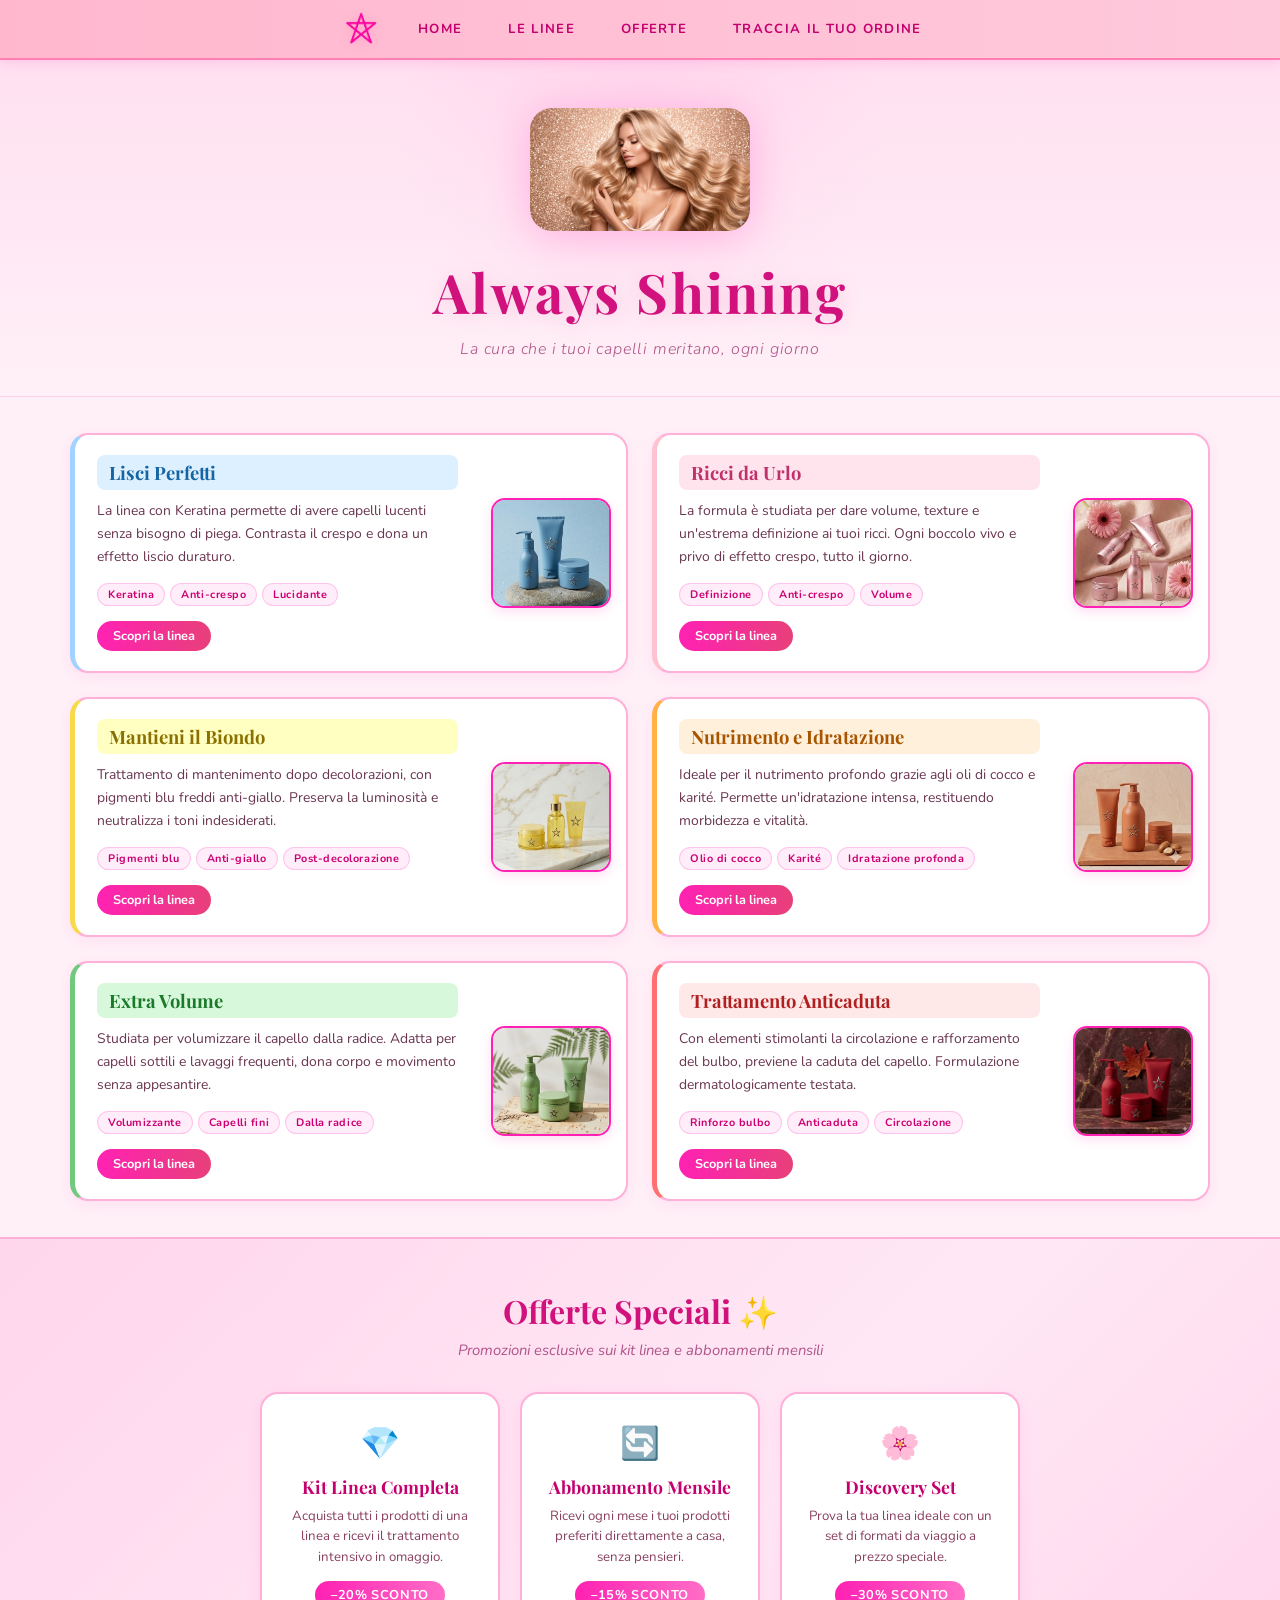
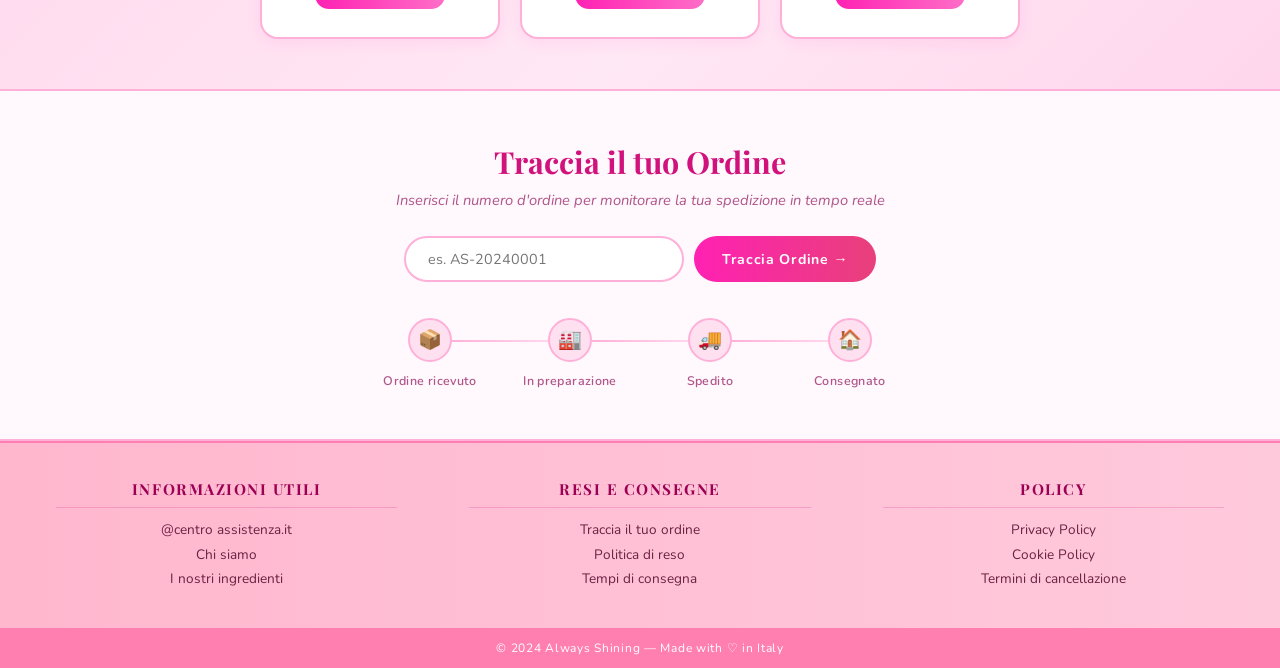
==== index.html @ 75cd8e92 "Add files via upload caricamento iniziale del sito" ====
<!DOCTYPE html>
<html lang="it">
<head>
<meta charset="UTF-8">
<meta name="viewport" content="width=device-width, initial-scale=1.0">
<title>Always Shining</title>
<link rel="icon" type="image/png" href="My Pictures/logo1.png">
<link href="https://fonts.googleapis.com/css2?family=Playfair+Display:ital,wght@0,400;0,700;1,400&family=Nunito:wght@300;400;600;700&display=swap" rel="stylesheet">
<link rel="stylesheet" href="style.css">


</head>
<body>
 
<!-- NAVBAR -->
<nav class="navbar">
  <div class="nav-logo">
    <img src="My Pictures/logo1.png" alt="Always Shining Logo">
  </div>
  <div class="nav-links" id="nav-links">
    <a href="#home">Home</a>
    <a href="#linee">Le Linee</a>
    <a href="#offerte">Offerte</a>
    <a href="#ordine">Traccia il tuo Ordine</a>
  </div>
  <button class="hamburger" id="hamburger" aria-label="Apri menu" onclick="toggleMenu()">
    <span></span>
    <span></span>
    <span></span>
  </button>
</nav>
 
<!-- HERO -->
<header class="hero-header" id="home">
  <div class="logo-placeholder">
    <img src="My Pictures/header.png" alt="Always Shining Header">
  </div>
  <h1>Always Shining</h1>
  <p class="tagline">La cura che i tuoi capelli meritano, ogni giorno</p>
</header>
 
<!-- LINEE PRODOTTI -->
<main class="container" id="linee">
 
  <div class="column left-column">
 
    <article class="card blue-card">
      <div class="card-content">
        <h3>Lisci Perfetti</h3>
        <p>La linea con Keratina permette di avere capelli lucenti senza bisogno di piega. Contrasta il crespo e dona un effetto liscio duraturo.</p>
        <div class="card-tags">
          <span class="tag">Keratina</span>
          <span class="tag">Anti-crespo</span>
          <span class="tag">Lucidante</span>
        </div>
        <a href="prodotto.html" class="card-action-btn">Scopri la linea</a>
      </div>
      <div class="card-img-wrap">
        <img src="My Pictures/im.azzurro.jpg" alt="Prodotti Lisci">
      </div>
    </article>
 
    <article class="card yellow-card">
      <div class="card-content">
        <h3>Mantieni il Biondo</h3>
        <p>Trattamento di mantenimento dopo decolorazioni, con pigmenti blu freddi anti-giallo. Preserva la luminosità e neutralizza i toni indesiderati.</p>
        <div class="card-tags">
          <span class="tag">Pigmenti blu</span>
          <span class="tag">Anti-giallo</span>
          <span class="tag">Post-decolorazione</span>
        </div>
        <a href="prodotto.html?linea=biondo" class="card-action-btn">Scopri la linea</a>
      </div>
      <div class="card-img-wrap">
        <img src="My Pictures/im.giallo.jpg" alt="Prodotti Biondo">
      </div>
    </article>
 
    <article class="card green-card">
      <div class="card-content">
        <h3>Extra Volume</h3>
        <p>Studiata per volumizzare il capello dalla radice. Adatta per capelli sottili e lavaggi frequenti, dona corpo e movimento senza appesantire.</p>
        <div class="card-tags">
          <span class="tag">Volumizzante</span>
          <span class="tag">Capelli fini</span>
          <span class="tag">Dalla radice</span>
        </div>
        <a href="prodotto.html?linea=volume" class="card-action-btn">Scopri la linea</a>
      </div>
      <div class="card-img-wrap">
        <img src="My Pictures/im.verde.jpg" alt="Prodotti Volume">
      </div>
    </article>
 
  </div>
 
  <div class="column right-column">
 
    <article class="card pink-card">
      <div class="card-content">
        <h3>Ricci da Urlo</h3>
        <p>La formula è studiata per dare volume, texture e un'estrema definizione ai tuoi ricci. Ogni boccolo vivo e privo di effetto crespo, tutto il giorno.</p>
        <div class="card-tags">
          <span class="tag">Definizione</span>
          <span class="tag">Anti-crespo</span>
          <span class="tag">Volume</span>
        </div>
        <a href="prodotto.html?linea=ricci" class="card-action-btn">Scopri la linea</a>
      </div>
      <div class="card-img-wrap">
        <img src="My Pictures/im.rosa.jpg" alt="Prodotti Ricci">
      </div>
    </article>
 
    <article class="card orange-card">
      <div class="card-content">
        <h3>Nutrimento e Idratazione</h3>
        <p>Ideale per il nutrimento profondo grazie agli oli di cocco e karité. Permette un'idratazione intensa, restituendo morbidezza e vitalità.</p>
        <div class="card-tags">
          <span class="tag">Olio di cocco</span>
          <span class="tag">Karité</span>
          <span class="tag">Idratazione profonda</span>
        </div>
        <a href="prodotto.html?linea=nutrimento" class="card-action-btn">Scopri la linea</a>
      </div>
      <div class="card-img-wrap">
        <img src="My Pictures/im.arancio.jpg" alt="Prodotti Nutrimento">
      </div>
    </article>
 
    <article class="card red-card">
      <div class="card-content">
        <h3>Trattamento Anticaduta</h3>
        <p>Con elementi stimolanti la circolazione e rafforzamento del bulbo, previene la caduta del capello. Formulazione dermatologicamente testata.</p>
        <div class="card-tags">
          <span class="tag">Rinforzo bulbo</span>
          <span class="tag">Anticaduta</span>
          <span class="tag">Circolazione</span>
        </div>
            <a href="prodotto.html?linea=anticaduta" class="card-action-btn">Scopri la linea</a>
      </div>
      <div class="card-img-wrap">
        <img src="My Pictures/im.rossa.jpg" alt="Prodotti Anticaduta">
      </div>
    </article>
 
  </div>
 
</main>
 
<!-- OFFERTE -->
<section class="offers-section" id="offerte">
  <h2>Offerte Speciali ✨</h2>
  <p class="section-sub">Promozioni esclusive sui kit linea e abbonamenti mensili</p>
  <div class="offers-grid">
    <div class="offer-card">
      <div class="offer-icon">💎</div>
      <h3>Kit Linea Completa</h3>
      <p>Acquista tutti i prodotti di una linea e ricevi il trattamento intensivo in omaggio.</p>
      <span class="offer-badge">–20% SCONTO</span>
    </div>
    <div class="offer-card">
      <div class="offer-icon">🔄</div>
      <h3>Abbonamento Mensile</h3>
      <p>Ricevi ogni mese i tuoi prodotti preferiti direttamente a casa, senza pensieri.</p>
      <span class="offer-badge">–15% SCONTO</span>
    </div>
    <div class="offer-card">
      <div class="offer-icon">🌸</div>
      <h3>Discovery Set</h3>
      <p>Prova la tua linea ideale con un set di formati da viaggio a prezzo speciale.</p>
      <span class="offer-badge">–30% SCONTO</span>
    </div>
  </div>
</section>
 
<!-- TRACCIA ORDINE -->
<section class="track-section" id="ordine">
  <h2>Traccia il tuo Ordine</h2>
  <p>Inserisci il numero d'ordine per monitorare la tua spedizione in tempo reale</p>
  <div class="track-form">
    <input class="track-input" type="text" placeholder="es. AS-20240001" />
    <button class="track-btn">Traccia Ordine →</button>
  </div>
  <div class="track-steps">
    <div class="track-step">
      <div class="step-dot">📦</div>
      <span class="step-label">Ordine ricevuto</span>
    </div>
    <div class="track-step">
      <div class="step-dot">🏭</div>
      <span class="step-label">In preparazione</span>
    </div>
    <div class="track-step">
      <div class="step-dot">🚚</div>
      <span class="step-label">Spedito</span>
    </div>
    <div class="track-step">
      <div class="step-dot">🏠</div>
      <span class="step-label">Consegnato</span>
    </div>
  </div>
</section>
 
<!-- FOOTER -->
<footer class="main-footer">
  <div class="footer-col">
    <h4>Informazioni Utili</h4>
    <a href="mailto:assistenza@alwaysshining.it">@centro assistenza.it</a>
    <a href="#">Chi siamo</a>
    <a href="#">I nostri ingredienti</a>
  </div>
  <div class="footer-col">
    <h4>Resi e Consegne</h4>
    <a href="#ordine">Traccia il tuo ordine</a>
    <a href="#">Politica di reso</a>
    <a href="#">Tempi di consegna</a>
  </div>
  <div class="footer-col">
    <h4>Policy</h4>
    <a href="#">Privacy Policy</a>
    <a href="#">Cookie Policy</a>
    <a href="#">Termini di cancellazione</a>
  </div>
</footer>
<div class="footer-bottom">© 2024 Always Shining — Made with ♡ in Italy</div>
 
<script>
function toggleMenu() {
  const navLinks = document.getElementById('nav-links');
  const hamburger = document.getElementById('hamburger');
  navLinks.classList.toggle('open');
  hamburger.classList.toggle('active');
}
// Chiudi menu al click su un link
document.querySelectorAll('.nav-links a').forEach(link => {
  link.addEventListener('click', () => {
    document.getElementById('nav-links').classList.remove('open');
    document.getElementById('hamburger').classList.remove('active');
  });
});
</script>
</body>
</html>
---- style.css ----
* { margin: 0; padding: 0; box-sizing: border-box; }
 
body {
  font-family: 'Nunito', sans-serif;
  background-color: #fff0f7;
  color: #333;
}
 
/* ── NAVBAR ── */
.navbar {
  background: linear-gradient(90deg, #ffb7ce 0%, #ffc9dc 100%);
  padding: 0 24px;
  height: 60px;
  display: flex;
  align-items: center;
  justify-content: center;
  border-bottom: 2px solid #ff80b0;
  position: sticky;
  top: 0;
  z-index: 100;
  box-shadow: 0 2px 12px rgba(255, 33, 179, 0.15);
}

.nav-logo {
  display: flex;
  align-items: center;
  margin-right: 18px;
  flex-shrink: 0;
}

.nav-logo img {
  height: 38px;
  width: auto;
  object-fit: contain;
  filter: drop-shadow(0 2px 6px rgba(255,33,179,0.2));
}
 
.nav-links {
  display: flex;
  gap: 10px;
  align-items: center;
}
 
.nav-links a {
  text-decoration: none;
  color: #c4006e;
  font-weight: 700;
  font-size: 0.82rem;
  letter-spacing: 0.1em;
  text-transform: uppercase;
  padding: 8px 18px;
  border-radius: 50px;
  transition: background 0.2s, color 0.2s, transform 0.2s;
}
 
.nav-links a:hover {
  background: #ff21b3;
  color: #fff;
  transform: scale(1.06);
  text-shadow: 0 0 8px rgba(248, 15, 190, 0.5);
}
 
/* ── HERO HEADER ── */
.hero-header {
  background: linear-gradient(180deg, #ffe0f0 0%, #fff0f7 100%);
  text-align: center;
  padding: 48px 20px 36px;
  border-bottom: 1px solid #ffd0e8;
  position: relative;
  overflow: hidden;
}
 
.hero-header::before {
  content: '';
  position: absolute;
  width: 500px; height: 500px;
  border-radius: 50%;
  background: radial-gradient(circle, rgba(255,33,179,0.06), transparent 70%);
  top: -200px; left: 50%; transform: translateX(-50%);
  pointer-events: none;
}
 
.logo-placeholder img {
  width: 220px;
  height: auto;
  margin-bottom: 18px;
  border-radius: 22px;
  filter: drop-shadow(0 6px 20px rgba(255,33,179,0.25));
  object-fit: contain;
}
 
.hero-header h1 {
  font-family: 'Playfair Display', serif;
  color: #d1127d;
  font-size: 3.4rem;
  font-weight: 700;
  letter-spacing: 0.04em;
  text-shadow: 0 2px 20px rgba(209,18,125,0.15);
}
 
.hero-header p.tagline {
  color: #b0558a;
  font-size: 1rem;
  margin-top: 10px;
  font-style: italic;
  font-weight: 300;
  letter-spacing: 0.05em;
}
 
/* ── MAIN CONTAINER ── */
.container {
  display: flex;
  justify-content: center;
  gap: 24px;
  padding: 36px 30px;
  max-width: 1200px;
  margin: 0 auto;
}
 
.column {
  display: flex;
  flex-direction: column;
  gap: 24px;
  width: 50%;
}
 
/* ── CARDS ── */
.card {
  border: 2px solid #ffb0d8;
  display: flex;
  padding: 0;
  align-items: stretch;
  background: #fff;
  border-radius: 18px;
  overflow: hidden;
  transition: transform 0.25s ease, box-shadow 0.25s ease;
  box-shadow: 0 4px 16px rgba(255,33,179,0.07);
}
 
.card:hover {
  transform: translateY(-4px);
  box-shadow: 0 12px 32px rgba(255,33,179,0.18);
  border-color: #ff21b3;
}
 
.card-content {
  flex: 1;
  padding: 20px 18px 20px 22px;
  display: flex;
  flex-direction: column;
  justify-content: center;
}
 
.card h3 {
  font-family: 'Playfair Display', serif;
  font-size: 1.15rem;
  margin-bottom: 10px;
  padding: 5px 12px;
  border-radius: 8px;
  display: inline-block;
  font-weight: 700;
  color: #2a0a1a;
}
 
.card p {
  font-size: 0.87rem;
  color: #6a3550;
  line-height: 1.65;
  margin-bottom: 14px;
}
 
.card-tags {
  display: flex;
  flex-wrap: wrap;
  gap: 5px;
}
 
.tag {
  font-size: 0.68rem;
  font-weight: 700;
  letter-spacing: 0.05em;
  padding: 3px 10px;
  border-radius: 50px;
  background: rgba(255,33,179,0.08);
  color: #cc0072;
  border: 1px solid rgba(255,33,179,0.2);
}
 
.card-img-wrap {
  width: 150px;
  min-height: 130px;
  flex-shrink: 0;
  display: flex;
  align-items: center;
  justify-content: center;
  padding: 14px;
}
 
.card img {
  width: 120px;
  height: 110px;
  object-fit: cover;
  border-radius: 14px;
  border: 2px solid #ff21b3;
  box-shadow: 0 4px 12px rgba(255,33,179,0.15);
}
 
/* card color accents */
.blue-card  { border-left: 5px solid #a2d2ff; }
.pink-card  { border-left: 5px solid #ffc2d1; }
.yellow-card{ border-left: 5px solid #f7d94a; }
.orange-card{ border-left: 5px solid #ffb347; }
.green-card { border-left: 5px solid #70c97e; }
.red-card   { border-left: 5px solid #ff7070; }
 
.blue-card   h3 { background-color: #ddf0ff; color: #1565a3; }
.pink-card   h3 { background-color: #ffe4ee; color: #c0306a; }
.yellow-card h3 { background-color: #feffc0; color: #8a7000; }
.orange-card h3 { background-color: #fff0dc; color: #a85500; }
.green-card  h3 { background-color: #d8f8dc; color: #1a7a2a; }
.red-card    h3 { background-color: #ffe8e8; color: #b02020; }
 
/* ── OFFERS SECTION ── */
.offers-section {
  background: linear-gradient(135deg, #ffd6ec 0%, #ffe8f5 60%, #ffd6ec 100%);
  padding: 50px 30px;
  text-align: center;
  border-top: 2px solid #ffb0d8;
  border-bottom: 2px solid #ffb0d8;
}
 
.offers-section h2 {
  font-family: 'Playfair Display', serif;
  color: #d1127d;
  font-size: 2rem;
  margin-bottom: 8px;
}
 
.offers-section .section-sub {
  color: #b0558a;
  font-size: 0.93rem;
  margin-bottom: 32px;
  font-style: italic;
}
 
.offers-grid {
  display: flex;
  justify-content: center;
  gap: 20px;
  flex-wrap: wrap;
  max-width: 900px;
  margin: 0 auto;
}
 
.offer-card {
  background: #fff;
  border: 2px solid #ffb0d8;
  border-radius: 18px;
  padding: 28px 24px;
  width: 240px;
  transition: transform 0.2s, box-shadow 0.2s;
  box-shadow: 0 4px 16px rgba(255,33,179,0.08);
}
 
.offer-card:hover {
  transform: translateY(-5px);
  box-shadow: 0 14px 30px rgba(255,33,179,0.18);
}
 
.offer-icon { font-size: 2rem; margin-bottom: 10px; }
 
.offer-card h3 {
  font-family: 'Playfair Display', serif;
  font-size: 1.1rem;
  color: #c4006e;
  margin-bottom: 8px;
}
 
.offer-card p {
  font-size: 0.83rem;
  color: #8a4060;
  line-height: 1.55;
  margin-bottom: 14px;
}
 
.offer-badge {
  display: inline-block;
  background: linear-gradient(90deg, #ff21b3, #ff6ec7);
  color: #fff;
  font-size: 0.8rem;
  font-weight: 700;
  padding: 5px 16px;
  border-radius: 50px;
  letter-spacing: 0.05em;
}
 
/* ── TRACK ORDER ── */
.track-section {
  padding: 50px 30px;
  text-align: center;
  background: #fff8fc;
  border-bottom: 2px solid #ffb0d8;
}
 
.track-section h2 {
  font-family: 'Playfair Display', serif;
  color: #d1127d;
  font-size: 1.9rem;
  margin-bottom: 8px;
}
 
.track-section p {
  color: #b0558a;
  font-size: 0.92rem;
  margin-bottom: 26px;
  font-style: italic;
}
 
.track-form {
  display: flex;
  justify-content: center;
  gap: 10px;
  flex-wrap: wrap;
  margin-bottom: 36px;
}
 
.track-input {
  border: 2px solid #ffb0d8;
  border-radius: 50px;
  padding: 11px 22px;
  font-size: 0.9rem;
  font-family: 'Nunito', sans-serif;
  outline: none;
  width: 280px;
  color: #5a1a3a;
  background: #fff;
  transition: border-color 0.2s;
}
 
.track-input:focus { border-color: #ff21b3; }
 
.track-btn {
  background: linear-gradient(90deg, #ff21b3, #e8407a);
  color: #fff;
  border: none;
  border-radius: 50px;
  padding: 11px 28px;
  font-size: 0.88rem;
  font-weight: 700;
  font-family: 'Nunito', sans-serif;
  cursor: pointer;
  transition: opacity 0.2s, transform 0.2s;
  letter-spacing: 0.05em;
}
 
.track-btn:hover { opacity: 0.88; transform: scale(1.04); }
 
.track-steps {
  display: flex;
  justify-content: center;
  gap: 0;
  flex-wrap: wrap;
  max-width: 680px;
  margin: 0 auto;
}
 
.track-step {
  display: flex;
  flex-direction: column;
  align-items: center;
  width: 140px;
  position: relative;
}
 
.track-step:not(:last-child)::after {
  content: '';
  position: absolute;
  top: 22px;
  left: calc(50% + 22px);
  width: calc(100% - 44px);
  height: 2px;
  background: linear-gradient(90deg, #ffb0d8, #ffd6ec);
}
 
.step-dot {
  width: 44px;
  height: 44px;
  border-radius: 50%;
  background: #ffe0f0;
  border: 2px solid #ffb0d8;
  display: flex;
  align-items: center;
  justify-content: center;
  font-size: 1.2rem;
  margin-bottom: 10px;
  z-index: 1;
}
 
.step-label {
  font-size: 0.78rem;
  color: #b0558a;
  font-weight: 600;
  letter-spacing: 0.03em;
}
 
/* ── FOOTER ── */
.main-footer {
  background: linear-gradient(90deg, #ffb7ce 0%, #ffc9dc 100%);
  display: flex;
  justify-content: space-around;
  padding: 36px 30px;
  border-top: 2px solid #ff80b0;
  flex-wrap: wrap;
  gap: 20px;
}
 
.footer-col { width: 28%; min-width: 160px; text-align: center; }
 
.footer-col h4 {
  font-family: 'Playfair Display', serif;
  font-size: 0.95rem;
  font-weight: 700;
  color: #9c0055;
  letter-spacing: 0.1em;
  text-transform: uppercase;
  margin-bottom: 10px;
  padding-bottom: 8px;
  border-bottom: 1px solid rgba(209,18,125,0.2);
}
 
.footer-col p, .footer-col a {
  font-size: 0.85rem;
  color: #6a2040;
  line-height: 1.8;
  display: block;
  text-decoration: none;
  transition: color 0.2s;
}
 
.footer-col a:hover { color: #d1127d; }
 
.footer-bottom {
  text-align: center;
  background: #ff80b0;
  padding: 12px;
  font-size: 0.75rem;
  color: #fff;
  letter-spacing: 0.06em;
}
 
/* ── HAMBURGER MENU ── */
.hamburger {
  display: none;
  flex-direction: column;
  justify-content: center;
  gap: 5px;
  background: none;
  border: none;
  cursor: pointer;
  padding: 6px;
  margin-left: auto;
  z-index: 200;
}

.hamburger span {
  display: block;
  width: 24px;
  height: 2.5px;
  background: #c4006e;
  border-radius: 3px;
  transition: transform 0.3s, opacity 0.3s;
  transform-origin: center;
}

.hamburger.active span:nth-child(1) {
  transform: translateY(7.5px) rotate(45deg);
}
.hamburger.active span:nth-child(2) {
  opacity: 0;
  transform: scaleX(0);
}
.hamburger.active span:nth-child(3) {
  transform: translateY(-7.5px) rotate(-45deg);
}

/* ── RESPONSIVE ── */
@media (max-width: 750px) {
  .container { flex-direction: column; padding: 20px 16px; }
  .column { width: 100%; }
  .hero-header h1 { font-size: 2.4rem; }
  .footer-col { width: 100%; }
  .track-step:not(:last-child)::after { display: none; }
  .track-step { margin-bottom: 16px; }

  /* Navbar mobile */
  .navbar {
    justify-content: flex-start;
    position: relative;
  }

  .hamburger {
    display: flex;
  }

  .nav-links {
    display: none;
    flex-direction: column;
    gap: 0;
    position: absolute;
    top: 60px;
    left: 0;
    right: 0;
    background: linear-gradient(180deg, #ffc9dc 0%, #ffb7ce 100%);
    border-bottom: 2px solid #ff80b0;
    box-shadow: 0 8px 24px rgba(255,33,179,0.18);
    padding: 10px 0 16px;
    z-index: 99;
  }

  .nav-links.open {
    display: flex;
  }

  .nav-links a {
    padding: 12px 28px;
    border-radius: 0;
    font-size: 0.88rem;
    width: 100%;
    border-bottom: 1px solid rgba(255,128,176,0.2);
  }

  .nav-links a:hover {
    border-radius: 0;
    background: rgba(255,33,179,0.12);
    color: #c4006e;
    transform: none;
  }
}





/* ── AGGIUNTE PER PAGINA DETTAGLIO PRODOTTO ── */

/* Bottone "Scopri la linea" nella card principale */
.card-action-btn {
display: inline-block;
margin-top: 15px;
align-self: flex-start;
text-decoration: none;
color: #fff;
background: linear-gradient(90deg, #ff21b3, #e8407a);
padding: 6px 16px;
font-size: 0.8rem;
font-weight: 700;
border-radius: 50px;
transition: transform 0.2s, opacity 0.2s;
}
.card-action-btn:hover {
transform: scale(1.05);
opacity: 0.9;
}

/* Container di Dettaglio */
.product-detail-container {
max-width: 800px;
margin: 40px auto;
background: #ffffff;
border: 2px solid #ffb0d8;
border-radius: 24px;
padding: 40px 30px;
box-shadow: 0 8px 32px rgba(255, 33, 179, 0.06);
}

/* Titolo Prodotto */
.product-main-title {
font-family: 'Playfair Display', serif;
color: #d1127d;
font-size: 2.5rem;
text-align: center;
margin-bottom: 30px;
}

/* Struttura Box Carosello (Slider) */
.product-carousel {
display: flex;
align-items: center;
justify-content: space-between;
background: #fff8fc;
border: 2px solid #ffcdfa;
border-radius: 16px;
padding: 20px;
max-width: 500px;
margin: 0 auto 15px auto;
position: relative;
}

.carousel-stage {
width: 100%;
display: flex;
justify-content: center;
align-items: center;
}

.carousel-img {
max-width: 100%;
height: 220px;
object-fit: cover;
border-radius: 12px;
border: 2px solid #ff21b3;
box-shadow: 0 4px 12px rgba(255,33,179,0.1);
}

/* Frecce Carosello */
.carousel-arrow {
background: #ffe0f0;
border: 1px solid #ffb0d8;
color: #c4006e;
font-size: 1.2rem;
width: 36px;
height: 36px;
border-radius: 50%;
cursor: pointer;
transition: background 0.2s, transform 0.2s;
display: flex;
align-items: center;
justify-content: center;
}

.carousel-arrow:hover {
background: #ff21b3;
color: #fff;
transform: scale(1.1);
}

/* Pallini / Dots */
.carousel-dots {
text-align: center;
margin-bottom: 35px;
}

.dot {
display: inline-block;
width: 10px;
height: 10px;
margin: 0 5px;
background-color: #ffd0e8;
border-radius: 50%;
cursor: pointer;
transition: background-color 0.2s;
}

.dot.active {
background-color: #ff21b3;
transform: scale(1.2);
}

/* Blocco Informazioni */
.product-info-box {
margin-bottom: 35px;
text-align: left;
}

.info-row {
margin-bottom: 20px;
font-size: 0.95rem;
color: #333;
line-height: 1.6;
}

.info-row strong {
color: #c4006e;
display: block;
font-size: 0.85rem;
letter-spacing: 0.05em;
margin-bottom: 5px;
}

.price-row {
font-size: 1.2rem;
}
.product-price {
font-weight: 700;
color: #2a0a1a;
background: #ffe4ee;
padding: 2px 10px;
border-radius: 6px;
}

.info-row ul {
padding-left: 20px;
}

/* Sezione Pulsanti d'Acquisto */
.purchase-actions {
display: flex;
flex-direction: column;
gap: 15px;
align-items: center;
margin-top: 30px;
border-top: 1px dashed #ffd0e8;
padding-top: 30px;
}

.single-items-buttons {
display: flex;
gap: 12px;
flex-wrap: wrap;
justify-content: center;
}

/* Bottoni Singoli (Azzurro/Tema morbido ripreso dal disegno) */
.btn-shop-item {
background-color: #ffffff;
color: #1565a3;
border: 2px solid #a2d2ff;
font-family: 'Nunito', sans-serif;
font-weight: 700;
font-size: 0.88rem;
padding: 10px 20px;
border-radius: 8px;
cursor: pointer;
transition: background-color 0.2s, color 0.2s, transform 0.2s;
}

.btn-shop-item:hover {
background-color: #a2d2ff;
color: #fff;
transform: translateY(-2px);
box-shadow: 0 4px 12px rgba(162, 210, 255, 0.3);
}

/* Bottone Linea Completa (In evidenza, grande) */
.btn-shop-bundle {
background: linear-gradient(90deg, #ff21b3, #ff6ec7);
color: #ffffff;
border: 2px solid #ff21b3;
font-family: 'Nunito', sans-serif;
font-weight: 700;
font-size: 1rem;
padding: 12px 35px;
border-radius: 8px;
cursor: pointer;
transition: transform 0.2s, box-shadow 0.2s;
box-shadow: 0 4px 15px rgba(255, 33, 179, 0.2);
}

.btn-shop-bundle:hover {
transform: translateY(-3px) scale(1.02);
box-shadow: 0 6px 20px rgba(255, 33, 179, 0.35);
}

/* Responsive per la nuova sezione */
@media (max-width: 600px) {
.product-detail-container { padding: 20px 15px; margin: 20px 10px; }
.single-items-buttons { flex-direction: column; width: 100%; }
.btn-shop-item, .btn-shop-bundle { width: 100%; text-align: center; }
}
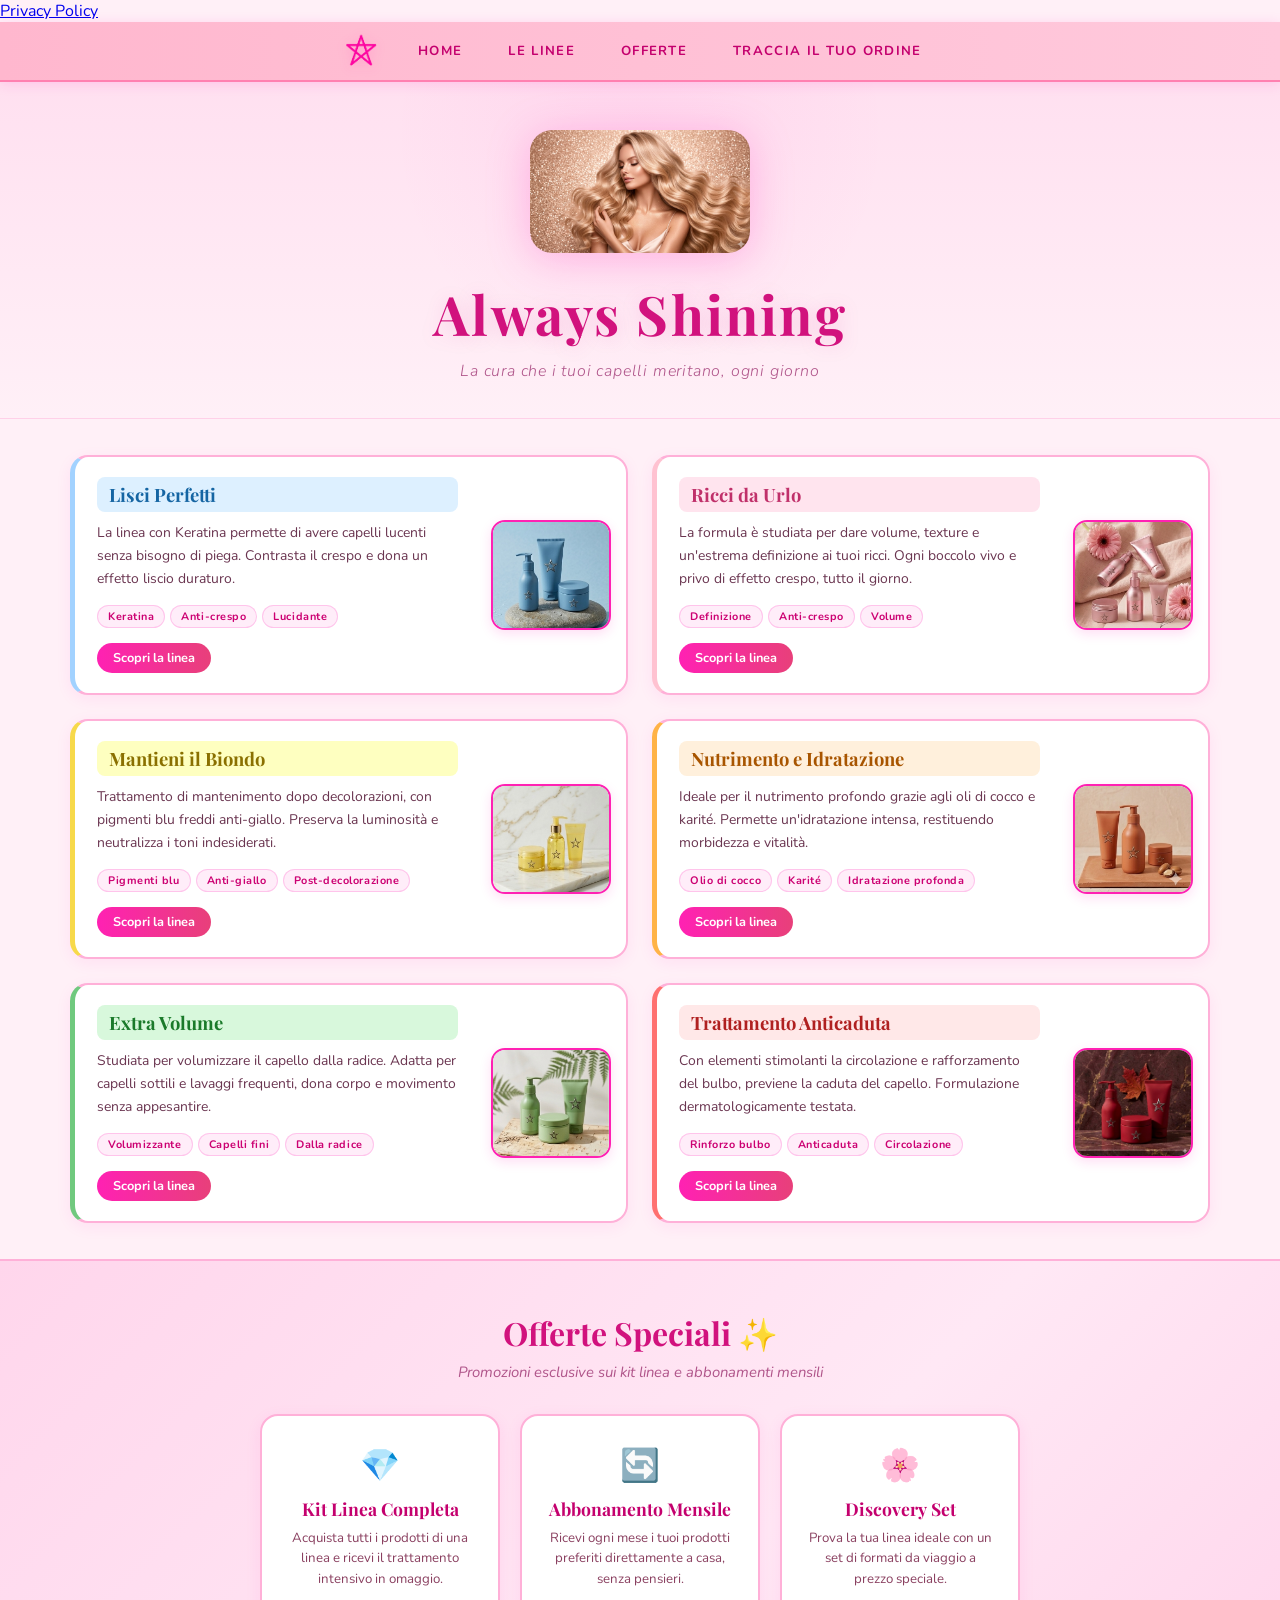
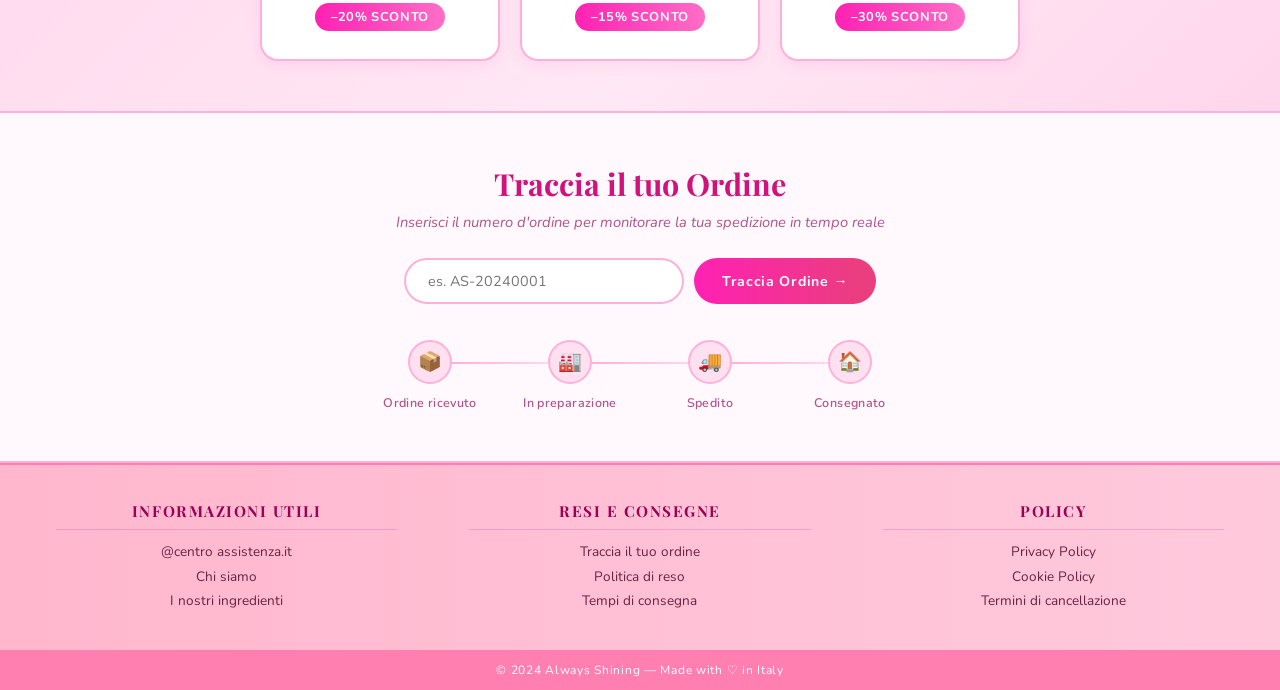
==== commit f03ae049: "Update index.html" ====
--- a/index.html
+++ b/index.html
@@ -7,8 +7,8 @@
 <link rel="icon" type="image/png" href="My Pictures/logo1.png">
 <link href="https://fonts.googleapis.com/css2?family=Playfair+Display:ital,wght@0,400;0,700;1,400&family=Nunito:wght@300;400;600;700&display=swap" rel="stylesheet">
 <link rel="stylesheet" href="style.css">
-
-
+<script type="text/javascript" src="https://embeds.iubenda.com/widgets/3eb74e5d-d1d0-47ce-acfa-0df400fa94ad.js"></script>
+<a href="https://www.iubenda.com/privacy-policy/35426887" class="iubenda-white iubenda-noiframe iubenda-embed" title="Privacy Policy ">Privacy Policy</a><script type="text/javascript">(function (w,d) {var loader = function () {var s = d.createElement("script"), tag = d.getElementsByTagName("script")[0]; s.src="https://cdn.iubenda.com/iubenda.js"; tag.parentNode.insertBefore(s,tag);}; if(w.addEventListener){w.addEventListener("load", loader, false);}else if(w.attachEvent){w.attachEvent("onload", loader);}else{w.onload = loader;}})(window, document);</script>
 </head>
 <body>
  
@@ -242,4 +242,4 @@
 </script>
 </body>
 </html>
- + 
